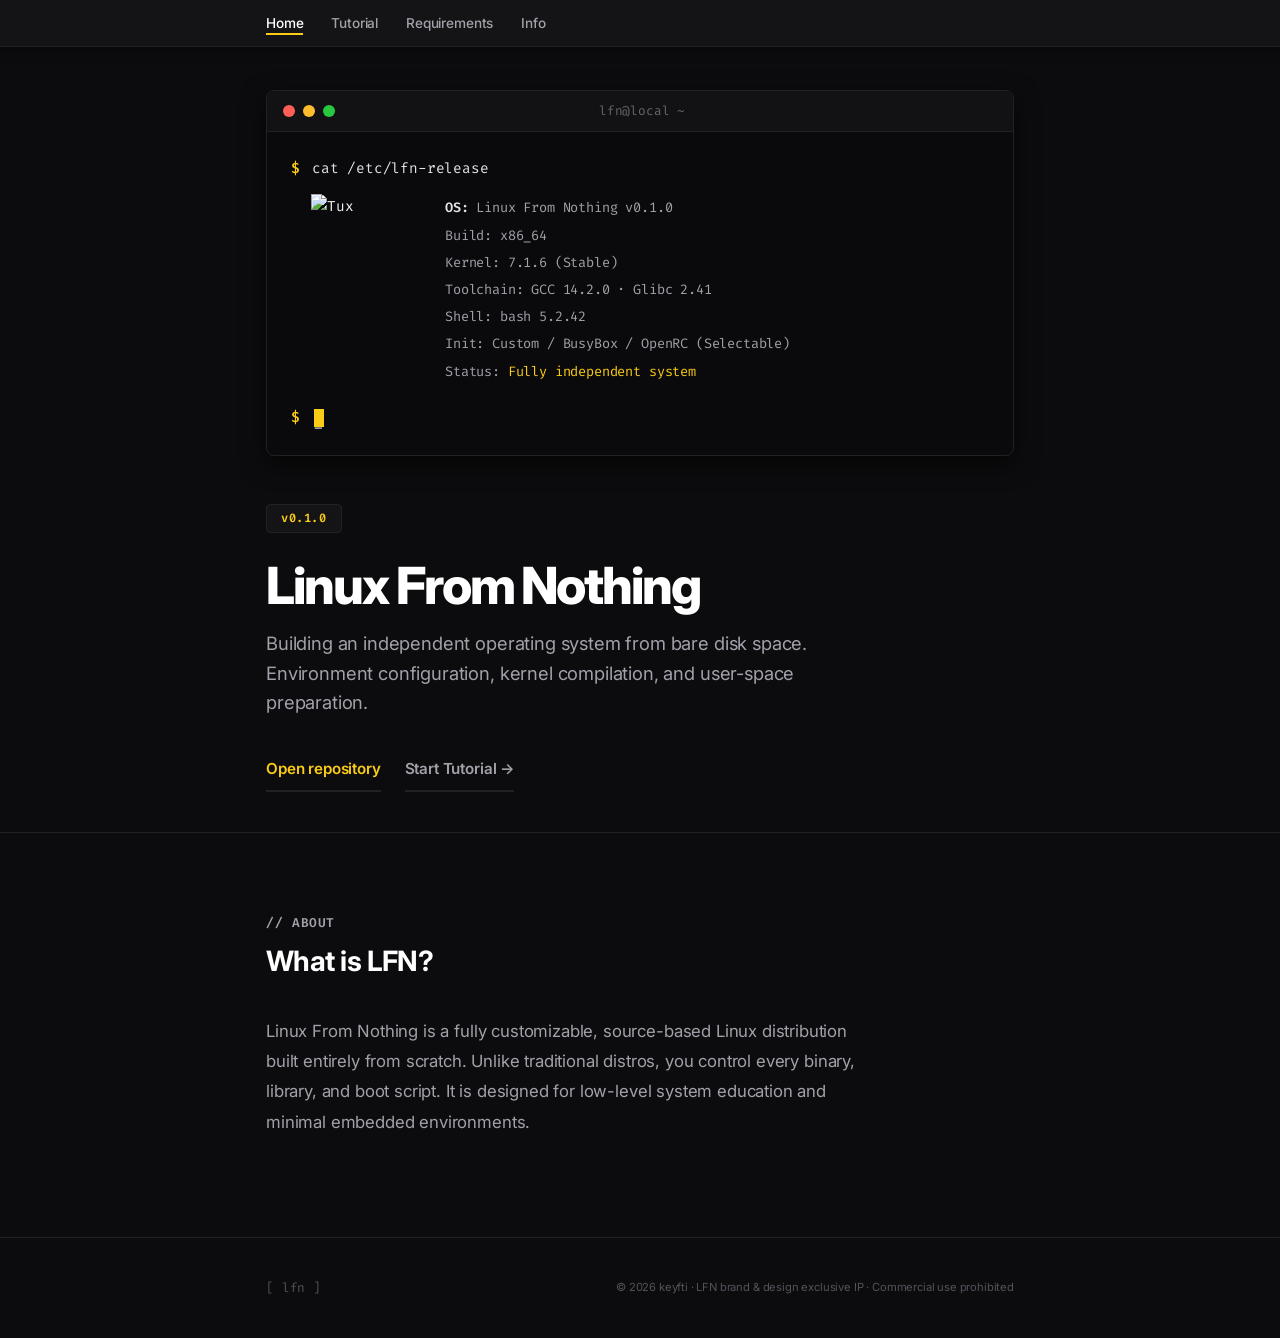
==== linux-from-nothing/index.html @ 1d64fade "Update index.html" ====
<!DOCTYPE html>
<html lang="en">
<head>
    <meta charset="UTF-8">
    <meta name="viewport" content="width=device-width, initial-scale=1.0">
    <title>Linux From Nothing (LFN)</title>
    <link rel="preconnect" href="https://fonts.googleapis.com">
    <link rel="preconnect" href="https://fonts.gstatic.com" crossorigin>
    <link href="https://fonts.googleapis.com/css2?family=Fira+Code:wght@400;600&family=Inter:wght@400;500;600;700;800&display=swap" rel="stylesheet">
    <link rel="stylesheet" href="style.css">
</head>
<body>

    <nav class="navbar">
        <div class="container nav-container">
            <ul class="nav-links">
                <li><a href="index.html" class="active-link">Home</a></li>
                <li><a href="tutorial.html">Tutorial</a></li>
                <li><a href="requirements.html">Requirements</a></li>
                <li><a href="info.html">Info</a></li>
            </ul>
        </div>
    </nav>

    <header class="hero">
        <div class="container">
            <div class="terminal animate-slide-down" id="terminal">
                <div class="terminal-header">
                    <div class="terminal-dots">
                        <span id="close-dot"></span>
                        <span></span><span></span>
                    </div>
                    <span class="terminal-title">lfn@local ~</span>
                </div>
                <div class="terminal-body" id="terminal-body">
                    <div class="line"><span class="prompt">$</span><span class="cmd">cat /etc/lfn-release</span></div>
                    <div class="output-container" id="output-container">
                        <div class="tux-side" id="tux-click"><img src="https://upload.wikimedia.org/wikipedia/commons/a/af/Tux.png" alt="Tux" class="tux-img"></div>
                        <div class="sys-side" id="sys-info">
                            <div><strong>OS:</strong> Linux From Nothing v0.1.0</div>
                            <div>Build: x86_64</div>
                            <div>Kernel: 7.1.6 (Stable)</div>
                            <div>Toolchain: GCC 14.2.0 · Glibc 2.41</div>
                            <div>Shell: bash 5.2.42</div>
                            <div>Init: Custom / BusyBox / OpenRC (Selectable)</div>
                            <div><span>Status:</span> <span style="color: #facc15;">Fully independent system</span></div>
                        </div>
                    </div>
                    <div class="line" style="margin-top: 12px;">
                        <span class="prompt">$</span><span class="cursor" id="cursor-egg">_</span>
                    </div>
                </div>
            </div>

            <div class="hero-content">
                <div class="badge fade-in-up delay-1" id="secret-badge">v0.1.0</div>
                <h1 class="fade-in-up delay-2">Linux From Nothing</h1>
                <p class="hero-text fade-in-up delay-3">
                    Building an independent operating system from bare disk space.<br>
                    Environment configuration, kernel compilation, and user-space preparation.
                </p>
                <div class="hero-buttons fade-in-up delay-4">
                    <a href="https://github.com/keyfti/linux-from-nothing" class="btn-primary">Open repository</a>
                    <a href="tutorial.html" class="btn-secondary">Start Tutorial &rarr;</a>
                </div>
            </div>
        </div>
    </header>

    <section class="about fade-in-up visible">
        <div class="container">
            <div class="section-label">// ABOUT</div>
            <h2 class="section-title">What is LFN?</h2>
            <p style="color: var(--text-muted); font-size: 1.05rem; max-width: 600px; line-height: 1.8;">
                Linux From Nothing is a fully customizable, source-based Linux distribution built entirely from scratch. 
                Unlike traditional distros, you control every binary, library, and boot script. 
                It is designed for low-level system education and minimal embedded environments.
            </p>
        </div>
    </section>

    <footer>
        <div class="container">
            <div class="footer-content">
                <span class="footer-brand">[ lfn ]</span>
                <span class="footer-license" style="text-align: right; font-size: 0.7rem;">
                    &copy; 2026 keyfti · LFN brand &amp; design exclusive IP · Commercial use prohibited
                </span>
            </div>
        </div>
    </footer>

    <script src="script.js"></script>
</body>
</html>
---- linux-from-nothing/style.css ----
* { margin: 0; padding: 0; box-sizing: border-box; }
:root {
    --bg: #0c0c0e; --surface: #141416; --border: #222225; --border-hover: #facc15;
    --text-main: #f3f4f6; --text-muted: #a1a1aa; --text-dim: #52525b; --accent: #facc15;
    --font-sans: 'Inter', sans-serif; --font-mono: 'Fira Code', monospace;
}
html { scroll-behavior: smooth; }
body {
    background-color: var(--bg); color: var(--text-main);
    font-family: var(--font-sans); line-height: 1.6;
    letter-spacing: -0.01em; padding-top: 70px;
    transition: opacity 0.3s ease; /* Płynne znikanie przy zmianie podstrony */
}
body.fade-out { opacity: 0; }
.container { max-width: 780px; margin: 0 auto; padding: 0 16px; }

/* Navbar */
.navbar {
    position: fixed; top: 0; left: 0; width: 100%;
    background: var(--surface); border-bottom: 1px solid var(--border);
    padding: 10px 0; z-index: 9999; box-shadow: 0 2px 12px rgba(0,0,0,0.4);
}
.nav-container { display: flex; justify-content: space-between; align-items: center; }
.nav-links { list-style: none; display: flex; gap: 28px; padding: 0; }
.nav-links a {
    color: var(--text-muted); text-decoration: none; font-size: 0.85rem;
    font-weight: 500; transition: color 0.2s ease, transform 0.2s ease;
    border-bottom: 2px solid transparent; padding-bottom: 2px;
}
.nav-links a:hover, .nav-links a.active-link {
    color: #ffffff; border-bottom-color: var(--accent);
    transform: translateY(-1px);
}

/* Typo */
.section-label { font-family: var(--font-mono); font-size: 0.8rem; font-weight: 600; letter-spacing: 0.05em; color: var(--text-muted); margin-bottom: 6px; }
.section-title { font-size: 1.75rem; font-weight: 700; letter-spacing: -0.02em; color: #ffffff; margin-bottom: 32px; }

/* --- ANIMACJE WEJŚCIA --- */
.animate-slide-down {
    animation: slideDown 0.6s cubic-bezier(0.16, 1, 0.3, 1) forwards;
    opacity: 0;
    transform: translateY(-40px);
}
@keyframes slideDown {
    to { opacity: 1; transform: translateY(0); }
}

.fade-in-up {
    opacity: 0;
    transform: translateY(20px);
    transition: opacity 0.7s ease, transform 0.7s ease;
}
.fade-in-up.visible { opacity: 1; transform: translateY(0); }

/* Opóźnienia dla dzieci */
.delay-1 { transition-delay: 0.1s; }
.delay-2 { transition-delay: 0.2s; }
.delay-3 { transition-delay: 0.3s; }
.delay-4 { transition-delay: 0.4s; }

/* Hero */
.hero { padding: 20px 0 40px; }
.badge { display: inline-flex; align-items: center; background: var(--surface); border: 1px solid var(--border); color: var(--accent); font-family: var(--font-mono); font-size: 0.75rem; font-weight: 600; padding: 4px 14px; border-radius: 4px; margin-bottom: 24px; letter-spacing: 0.05em; cursor: default; }
.hero h1 { font-size: 3.2rem; font-weight: 800; letter-spacing: -0.04em; color: #ffffff; margin-bottom: 16px; line-height: 1.1; }
.hero-text { font-size: 1.15rem; color: var(--text-muted); max-width: 600px; margin-bottom: 32px; font-weight: 400; }
.hero-buttons { display: flex; gap: 24px; flex-wrap: wrap; }
.btn-primary, .btn-secondary {
    display: inline-block; text-decoration: none; font-weight: 600; font-size: 0.95rem; padding: 8px 0; border-bottom: 2px solid var(--border); transition: all 0.2s ease;
}
.btn-primary { color: var(--accent); }
.btn-primary:hover { color: #ffffff; border-bottom-color: var(--accent); }
.btn-secondary { color: var(--text-muted); }
.btn-secondary:hover { color: #ffffff; border-bottom-color: #ffffff; }

/* Terminal */
.terminal { background: #0a0a0c; border: 1px solid var(--border); border-radius: 8px; margin-bottom: 48px; overflow: hidden; box-shadow: 0 8px 24px rgba(0,0,0,0.6); transition: opacity 0.3s ease, transform 0.3s ease; }
.terminal-header { background: #121214; padding: 10px 16px; display: flex; justify-content: space-between; align-items: center; border-bottom: 1px solid var(--border); }
.terminal-title { color: #666; font-family: var(--font-mono); font-size: 0.8rem; font-weight: 400; margin-left: auto; margin-right: auto; transform: translateX(-24px); }
.terminal-dots { display: flex; gap: 8px; }
.terminal-dots span { width: 12px; height: 12px; border-radius: 50%; }
.terminal-dots span:nth-child(1) { background: #ff5f56; cursor: pointer; }
.terminal-dots span:nth-child(2) { background: #ffbd2e; }
.terminal-dots span:nth-child(3) { background: #27c93f; }
.terminal-dots span:nth-child(1):hover { opacity: 0.7; }
.terminal-body { padding: 24px; font-family: var(--font-mono); font-size: 0.9rem; line-height: 1.8; min-height: 280px; }
.terminal-body .line { display: flex; align-items: center; flex-wrap: wrap; }
.terminal-body .prompt { color: var(--accent); font-weight: 600; margin-right: 12px; }
.terminal-body .cmd { color: #e4e4e7; }
.output-container { display: flex; gap: 24px; padding: 12px 0 8px 20px; align-items: flex-start; flex-wrap: wrap; }
.tux-side { flex-shrink: 0; cursor: pointer; }
.tux-img { width: 110px; height: auto; display: block; image-rendering: pixelated; }
.sys-side { color: var(--text-muted); font-family: var(--font-mono); font-size: 0.85rem; line-height: 2; }
.sys-side strong { color: #e4e4e7; font-weight: 600; }
.cursor { display: inline-block; width: 10px; height: 18px; background: var(--accent); border: none; outline: none; animation: blink 1s step-end infinite; margin-left: 2px; cursor: pointer; }
@keyframes blink { 50% { opacity: 0; } }

/* Sekcje */
.features, .steps, .faq, .about { padding: 80px 0; border-top: 1px solid var(--border); }
.grid { display: grid; grid-template-columns: repeat(auto-fit, minmax(200px, 1fr)); gap: 20px; }
.card { background: var(--surface); border: 1px solid var(--border); border-radius: 4px; padding: 24px; transition: all 0.3s cubic-bezier(0.16, 1, 0.3, 1); }
.card:hover { 
    border-color: var(--border-hover); 
    transform: translateY(-4px) scale(1.02);
    box-shadow: 0 8px 24px rgba(250, 204, 21, 0.15);
}
.card-header { display: flex; align-items: center; gap: 12px; margin-bottom: 8px; }
.card-num { font-family: var(--font-mono); font-size: 0.8rem; font-weight: 700; color: var(--accent); opacity: 0.7; }
.card h3 { font-size: 1.05rem; font-weight: 600; color: #ffffff; }
.card p { color: var(--text-muted); font-size: 0.9rem; line-height: 1.5; }
.steps-flow { display: flex; flex-direction: column; gap: 8px; }
.step-item { display: flex; align-items: flex-start; gap: 24px; padding: 16px 0; border-bottom: 1px solid var(--border); transition: transform 0.2s ease; }
.step-item:hover { transform: translateX(6px); }
.step-item:last-child { border-bottom: none; }
.step-marker { font-family: var(--font-mono); font-weight: 700; font-size: 1.1rem; color: var(--accent); opacity: 0.6; min-width: 24px; margin-top: 2px; }
.step-content h3 { font-size: 1.05rem; font-weight: 600; color: #ffffff; margin-bottom: 4px; }
.step-content p { color: var(--text-muted); font-size: 0.9rem; }
.faq-list { display: flex; flex-direction: column; gap: 24px; }
.faq-item { padding: 8px 0; transition: transform 0.2s ease; border-bottom: 1px solid var(--border); }
.faq-item:last-child { border-bottom: none; }
.faq-item:hover { transform: translateX(6px); }
.faq-item h4 { color: #ffffff; font-size: 1rem; font-weight: 600; margin-bottom: 4px; }
.faq-item p { color: var(--text-muted); font-size: 0.9rem; }

/* Footer */
footer { padding: 40px 0; border-top: 1px solid var(--border); margin-top: 20px; }
.footer-content { display: flex; justify-content: space-between; align-items: center; flex-wrap: wrap; gap: 12px; }
.footer-brand { font-family: var(--font-mono); color: var(--text-dim); font-size: 0.8rem; }
.footer-license { color: var(--text-dim); font-size: 0.75rem; }
.footer-license a { color: var(--text-muted); text-decoration: none; border-bottom: 1px dotted var(--border); transition: color 0.2s ease; }
.footer-license a:hover { color: #ffffff; }

@media (max-width: 640px) {
    body { padding-top: 60px; }
    .nav-links { gap: 14px; }
    .nav-links a { font-size: 0.75rem; }
    .hero h1 { font-size: 2.2rem; }
    .grid { grid-template-columns: 1fr; }
    .output-container { flex-direction: column; align-items: center; }
    .tux-img { width: 80px; }
}
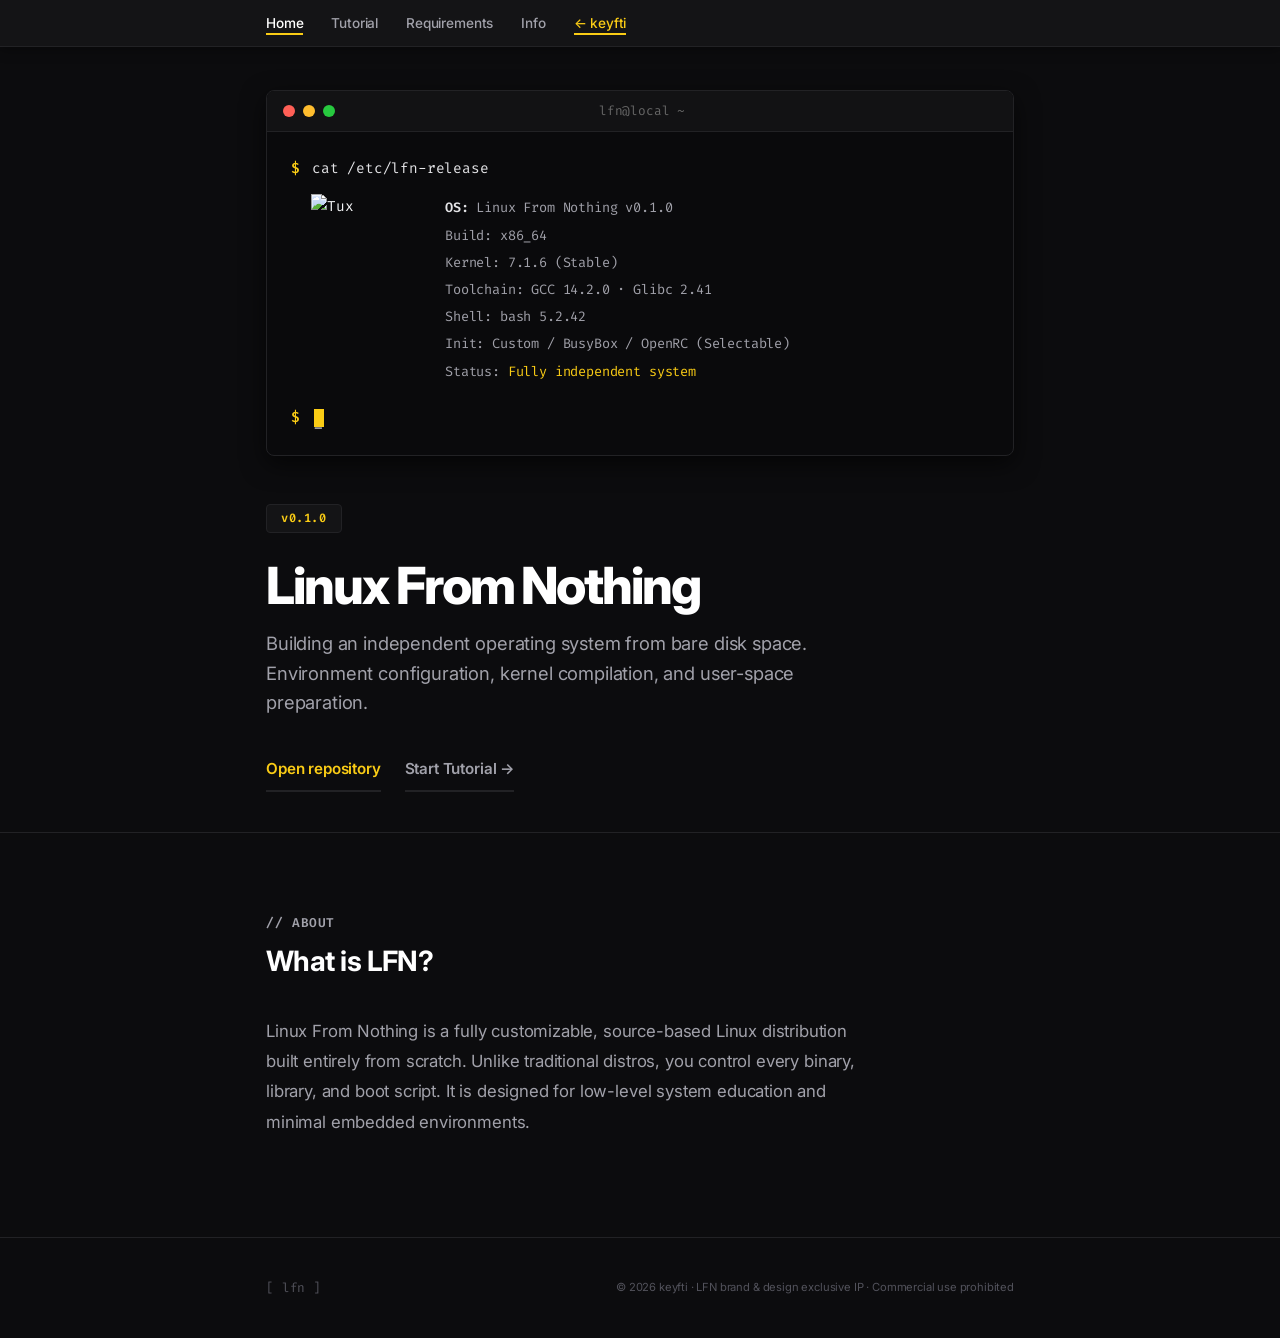
==== commit 4b012964: "Update index.html" ====
--- a/linux-from-nothing/index.html
+++ b/linux-from-nothing/index.html
@@ -18,12 +18,15 @@
                 <li><a href="tutorial.html">Tutorial</a></li>
                 <li><a href="requirements.html">Requirements</a></li>
                 <li><a href="info.html">Info</a></li>
+                <!-- Przycisk powrotu do głównego portfolio -->
+                <li><a href="https://keyfti.github.io/" style="color: #facc15; border-bottom-color: #facc15;">← keyfti</a></li>
             </ul>
         </div>
     </nav>
 
     <header class="hero">
         <div class="container">
+            <!-- Terminal z animacją wejścia -->
             <div class="terminal animate-slide-down" id="terminal">
                 <div class="terminal-header">
                     <div class="terminal-dots">
@@ -52,6 +55,7 @@
                 </div>
             </div>
 
+            <!-- Hero z opóźnieniami -->
             <div class="hero-content">
                 <div class="badge fade-in-up delay-1" id="secret-badge">v0.1.0</div>
                 <h1 class="fade-in-up delay-2">Linux From Nothing</h1>
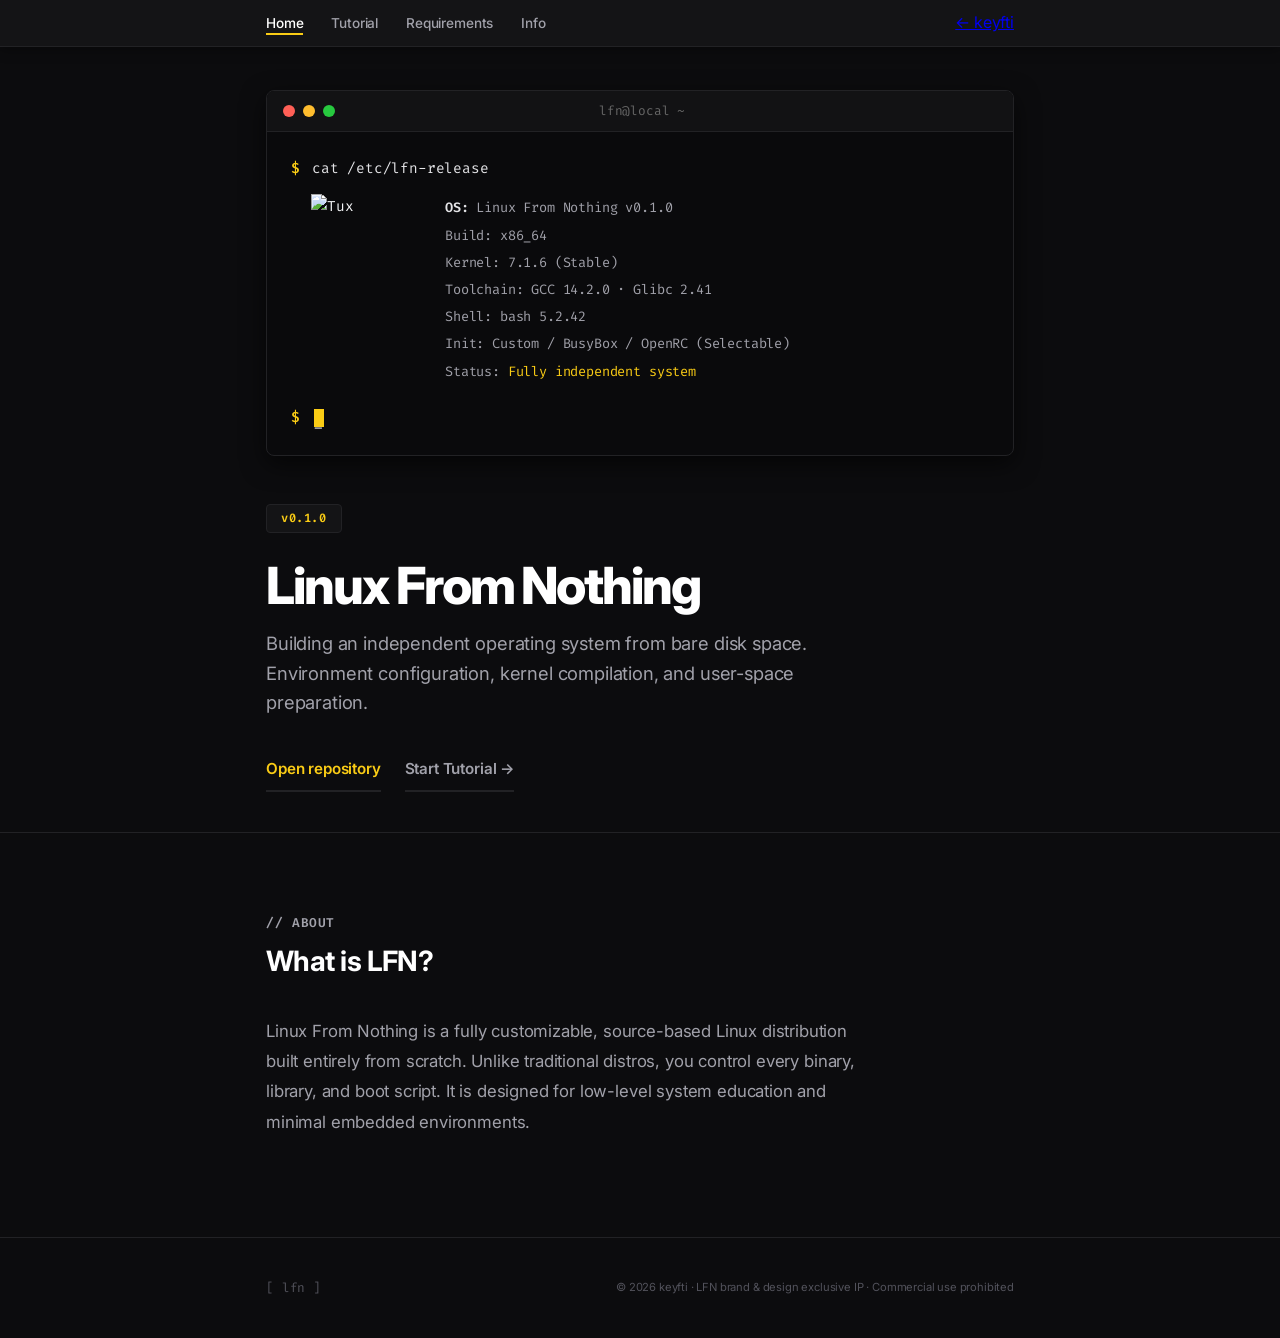
==== commit 4b27f82a: "Update index.html" ====
--- a/linux-from-nothing/index.html
+++ b/linux-from-nothing/index.html
@@ -18,15 +18,16 @@
                 <li><a href="tutorial.html">Tutorial</a></li>
                 <li><a href="requirements.html">Requirements</a></li>
                 <li><a href="info.html">Info</a></li>
-                <!-- Przycisk powrotu do głównego portfolio -->
-                <li><a href="https://keyfti.github.io/" style="color: #facc15; border-bottom-color: #facc15;">← keyfti</a></li>
             </ul>
+            <!-- Przycisk powrotu do portfolio (wyodrębniony po prawej) -->
+            <div class="nav-back">
+                <a href="https://keyfti.github.io/" class="back-btn">← keyfti</a>
+            </div>
         </div>
     </nav>
 
     <header class="hero">
         <div class="container">
-            <!-- Terminal z animacją wejścia -->
             <div class="terminal animate-slide-down" id="terminal">
                 <div class="terminal-header">
                     <div class="terminal-dots">
@@ -55,7 +56,6 @@
                 </div>
             </div>
 
-            <!-- Hero z opóźnieniami -->
             <div class="hero-content">
                 <div class="badge fade-in-up delay-1" id="secret-badge">v0.1.0</div>
                 <h1 class="fade-in-up delay-2">Linux From Nothing</h1>
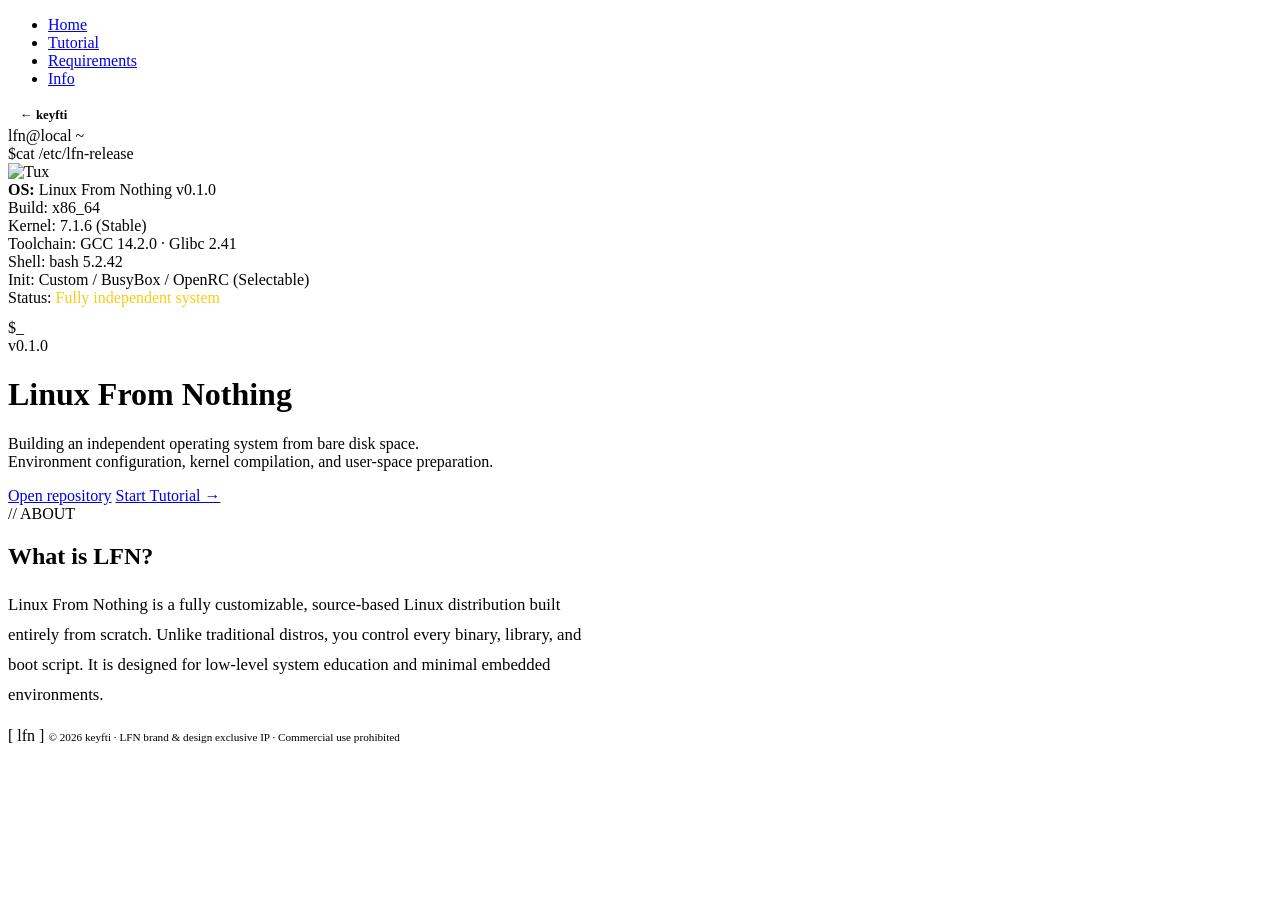
==== commit 1492645a: "Update index.html" ====
--- a/linux-from-nothing/index.html
+++ b/linux-from-nothing/index.html
@@ -19,7 +19,6 @@
                 <li><a href="requirements.html">Requirements</a></li>
                 <li><a href="info.html">Info</a></li>
             </ul>
-            <!-- Przycisk powrotu do portfolio (wyodrębniony po prawej) -->
             <div class="nav-back">
                 <a href="https://keyfti.github.io/" class="back-btn">← keyfti</a>
             </div>
--- a/linux-from-nothing/style.css
+++ b/linux-from-nothing/style.css
@@ -1,141 +1,23 @@
-* { margin: 0; padding: 0; box-sizing: border-box; }
-:root {
-    --bg: #0c0c0e; --surface: #141416; --border: #222225; --border-hover: #facc15;
-    --text-main: #f3f4f6; --text-muted: #a1a1aa; --text-dim: #52525b; --accent: #facc15;
-    --font-sans: 'Inter', sans-serif; --font-mono: 'Fira Code', monospace;
-}
-html { scroll-behavior: smooth; }
-body {
-    background-color: var(--bg); color: var(--text-main);
-    font-family: var(--font-sans); line-height: 1.6;
-    letter-spacing: -0.01em; padding-top: 70px;
-    transition: opacity 0.3s ease; /* Płynne znikanie przy zmianie podstrony */
-}
-body.fade-out { opacity: 0; }
-.container { max-width: 780px; margin: 0 auto; padding: 0 16px; }
-
-/* Navbar */
-.navbar {
-    position: fixed; top: 0; left: 0; width: 100%;
-    background: var(--surface); border-bottom: 1px solid var(--border);
-    padding: 10px 0; z-index: 9999; box-shadow: 0 2px 12px rgba(0,0,0,0.4);
-}
-.nav-container { display: flex; justify-content: space-between; align-items: center; }
-.nav-links { list-style: none; display: flex; gap: 28px; padding: 0; }
-.nav-links a {
-    color: var(--text-muted); text-decoration: none; font-size: 0.85rem;
-    font-weight: 500; transition: color 0.2s ease, transform 0.2s ease;
-    border-bottom: 2px solid transparent; padding-bottom: 2px;
-}
-.nav-links a:hover, .nav-links a.active-link {
-    color: #ffffff; border-bottom-color: var(--accent);
-    transform: translateY(-1px);
+/* --- Przycisk powrotu (wyodrębniony) --- */
+.nav-back {
+    display: flex;
+    align-items: center;
 }
 
-/* Typo */
-.section-label { font-family: var(--font-mono); font-size: 0.8rem; font-weight: 600; letter-spacing: 0.05em; color: var(--text-muted); margin-bottom: 6px; }
-.section-title { font-size: 1.75rem; font-weight: 700; letter-spacing: -0.02em; color: #ffffff; margin-bottom: 32px; }
-
-/* --- ANIMACJE WEJŚCIA --- */
-.animate-slide-down {
-    animation: slideDown 0.6s cubic-bezier(0.16, 1, 0.3, 1) forwards;
-    opacity: 0;
-    transform: translateY(-40px);
-}
-@keyframes slideDown {
-    to { opacity: 1; transform: translateY(0); }
+.back-btn {
+    color: var(--accent);
+    text-decoration: none;
+    font-size: 0.8rem;
+    font-weight: 600;
+    padding: 4px 12px;
+    border: 1px solid var(--accent);
+    border-radius: 4px;
+    transition: all 0.2s ease;
 }
 
-.fade-in-up {
-    opacity: 0;
-    transform: translateY(20px);
-    transition: opacity 0.7s ease, transform 0.7s ease;
+.back-btn:hover {
+    background: var(--accent);
+    color: var(--bg);
+    border-color: var(--accent);
+    transform: translateX(-2px);
 }
-.fade-in-up.visible { opacity: 1; transform: translateY(0); }
-
-/* Opóźnienia dla dzieci */
-.delay-1 { transition-delay: 0.1s; }
-.delay-2 { transition-delay: 0.2s; }
-.delay-3 { transition-delay: 0.3s; }
-.delay-4 { transition-delay: 0.4s; }
-
-/* Hero */
-.hero { padding: 20px 0 40px; }
-.badge { display: inline-flex; align-items: center; background: var(--surface); border: 1px solid var(--border); color: var(--accent); font-family: var(--font-mono); font-size: 0.75rem; font-weight: 600; padding: 4px 14px; border-radius: 4px; margin-bottom: 24px; letter-spacing: 0.05em; cursor: default; }
-.hero h1 { font-size: 3.2rem; font-weight: 800; letter-spacing: -0.04em; color: #ffffff; margin-bottom: 16px; line-height: 1.1; }
-.hero-text { font-size: 1.15rem; color: var(--text-muted); max-width: 600px; margin-bottom: 32px; font-weight: 400; }
-.hero-buttons { display: flex; gap: 24px; flex-wrap: wrap; }
-.btn-primary, .btn-secondary {
-    display: inline-block; text-decoration: none; font-weight: 600; font-size: 0.95rem; padding: 8px 0; border-bottom: 2px solid var(--border); transition: all 0.2s ease;
-}
-.btn-primary { color: var(--accent); }
-.btn-primary:hover { color: #ffffff; border-bottom-color: var(--accent); }
-.btn-secondary { color: var(--text-muted); }
-.btn-secondary:hover { color: #ffffff; border-bottom-color: #ffffff; }
-
-/* Terminal */
-.terminal { background: #0a0a0c; border: 1px solid var(--border); border-radius: 8px; margin-bottom: 48px; overflow: hidden; box-shadow: 0 8px 24px rgba(0,0,0,0.6); transition: opacity 0.3s ease, transform 0.3s ease; }
-.terminal-header { background: #121214; padding: 10px 16px; display: flex; justify-content: space-between; align-items: center; border-bottom: 1px solid var(--border); }
-.terminal-title { color: #666; font-family: var(--font-mono); font-size: 0.8rem; font-weight: 400; margin-left: auto; margin-right: auto; transform: translateX(-24px); }
-.terminal-dots { display: flex; gap: 8px; }
-.terminal-dots span { width: 12px; height: 12px; border-radius: 50%; }
-.terminal-dots span:nth-child(1) { background: #ff5f56; cursor: pointer; }
-.terminal-dots span:nth-child(2) { background: #ffbd2e; }
-.terminal-dots span:nth-child(3) { background: #27c93f; }
-.terminal-dots span:nth-child(1):hover { opacity: 0.7; }
-.terminal-body { padding: 24px; font-family: var(--font-mono); font-size: 0.9rem; line-height: 1.8; min-height: 280px; }
-.terminal-body .line { display: flex; align-items: center; flex-wrap: wrap; }
-.terminal-body .prompt { color: var(--accent); font-weight: 600; margin-right: 12px; }
-.terminal-body .cmd { color: #e4e4e7; }
-.output-container { display: flex; gap: 24px; padding: 12px 0 8px 20px; align-items: flex-start; flex-wrap: wrap; }
-.tux-side { flex-shrink: 0; cursor: pointer; }
-.tux-img { width: 110px; height: auto; display: block; image-rendering: pixelated; }
-.sys-side { color: var(--text-muted); font-family: var(--font-mono); font-size: 0.85rem; line-height: 2; }
-.sys-side strong { color: #e4e4e7; font-weight: 600; }
-.cursor { display: inline-block; width: 10px; height: 18px; background: var(--accent); border: none; outline: none; animation: blink 1s step-end infinite; margin-left: 2px; cursor: pointer; }
-@keyframes blink { 50% { opacity: 0; } }
-
-/* Sekcje */
-.features, .steps, .faq, .about { padding: 80px 0; border-top: 1px solid var(--border); }
-.grid { display: grid; grid-template-columns: repeat(auto-fit, minmax(200px, 1fr)); gap: 20px; }
-.card { background: var(--surface); border: 1px solid var(--border); border-radius: 4px; padding: 24px; transition: all 0.3s cubic-bezier(0.16, 1, 0.3, 1); }
-.card:hover { 
-    border-color: var(--border-hover); 
-    transform: translateY(-4px) scale(1.02);
-    box-shadow: 0 8px 24px rgba(250, 204, 21, 0.15);
-}
-.card-header { display: flex; align-items: center; gap: 12px; margin-bottom: 8px; }
-.card-num { font-family: var(--font-mono); font-size: 0.8rem; font-weight: 700; color: var(--accent); opacity: 0.7; }
-.card h3 { font-size: 1.05rem; font-weight: 600; color: #ffffff; }
-.card p { color: var(--text-muted); font-size: 0.9rem; line-height: 1.5; }
-.steps-flow { display: flex; flex-direction: column; gap: 8px; }
-.step-item { display: flex; align-items: flex-start; gap: 24px; padding: 16px 0; border-bottom: 1px solid var(--border); transition: transform 0.2s ease; }
-.step-item:hover { transform: translateX(6px); }
-.step-item:last-child { border-bottom: none; }
-.step-marker { font-family: var(--font-mono); font-weight: 700; font-size: 1.1rem; color: var(--accent); opacity: 0.6; min-width: 24px; margin-top: 2px; }
-.step-content h3 { font-size: 1.05rem; font-weight: 600; color: #ffffff; margin-bottom: 4px; }
-.step-content p { color: var(--text-muted); font-size: 0.9rem; }
-.faq-list { display: flex; flex-direction: column; gap: 24px; }
-.faq-item { padding: 8px 0; transition: transform 0.2s ease; border-bottom: 1px solid var(--border); }
-.faq-item:last-child { border-bottom: none; }
-.faq-item:hover { transform: translateX(6px); }
-.faq-item h4 { color: #ffffff; font-size: 1rem; font-weight: 600; margin-bottom: 4px; }
-.faq-item p { color: var(--text-muted); font-size: 0.9rem; }
-
-/* Footer */
-footer { padding: 40px 0; border-top: 1px solid var(--border); margin-top: 20px; }
-.footer-content { display: flex; justify-content: space-between; align-items: center; flex-wrap: wrap; gap: 12px; }
-.footer-brand { font-family: var(--font-mono); color: var(--text-dim); font-size: 0.8rem; }
-.footer-license { color: var(--text-dim); font-size: 0.75rem; }
-.footer-license a { color: var(--text-muted); text-decoration: none; border-bottom: 1px dotted var(--border); transition: color 0.2s ease; }
-.footer-license a:hover { color: #ffffff; }
-
-@media (max-width: 640px) {
-    body { padding-top: 60px; }
-    .nav-links { gap: 14px; }
-    .nav-links a { font-size: 0.75rem; }
-    .hero h1 { font-size: 2.2rem; }
-    .grid { grid-template-columns: 1fr; }
-    .output-container { flex-direction: column; align-items: center; }
-    .tux-img { width: 80px; }
-}
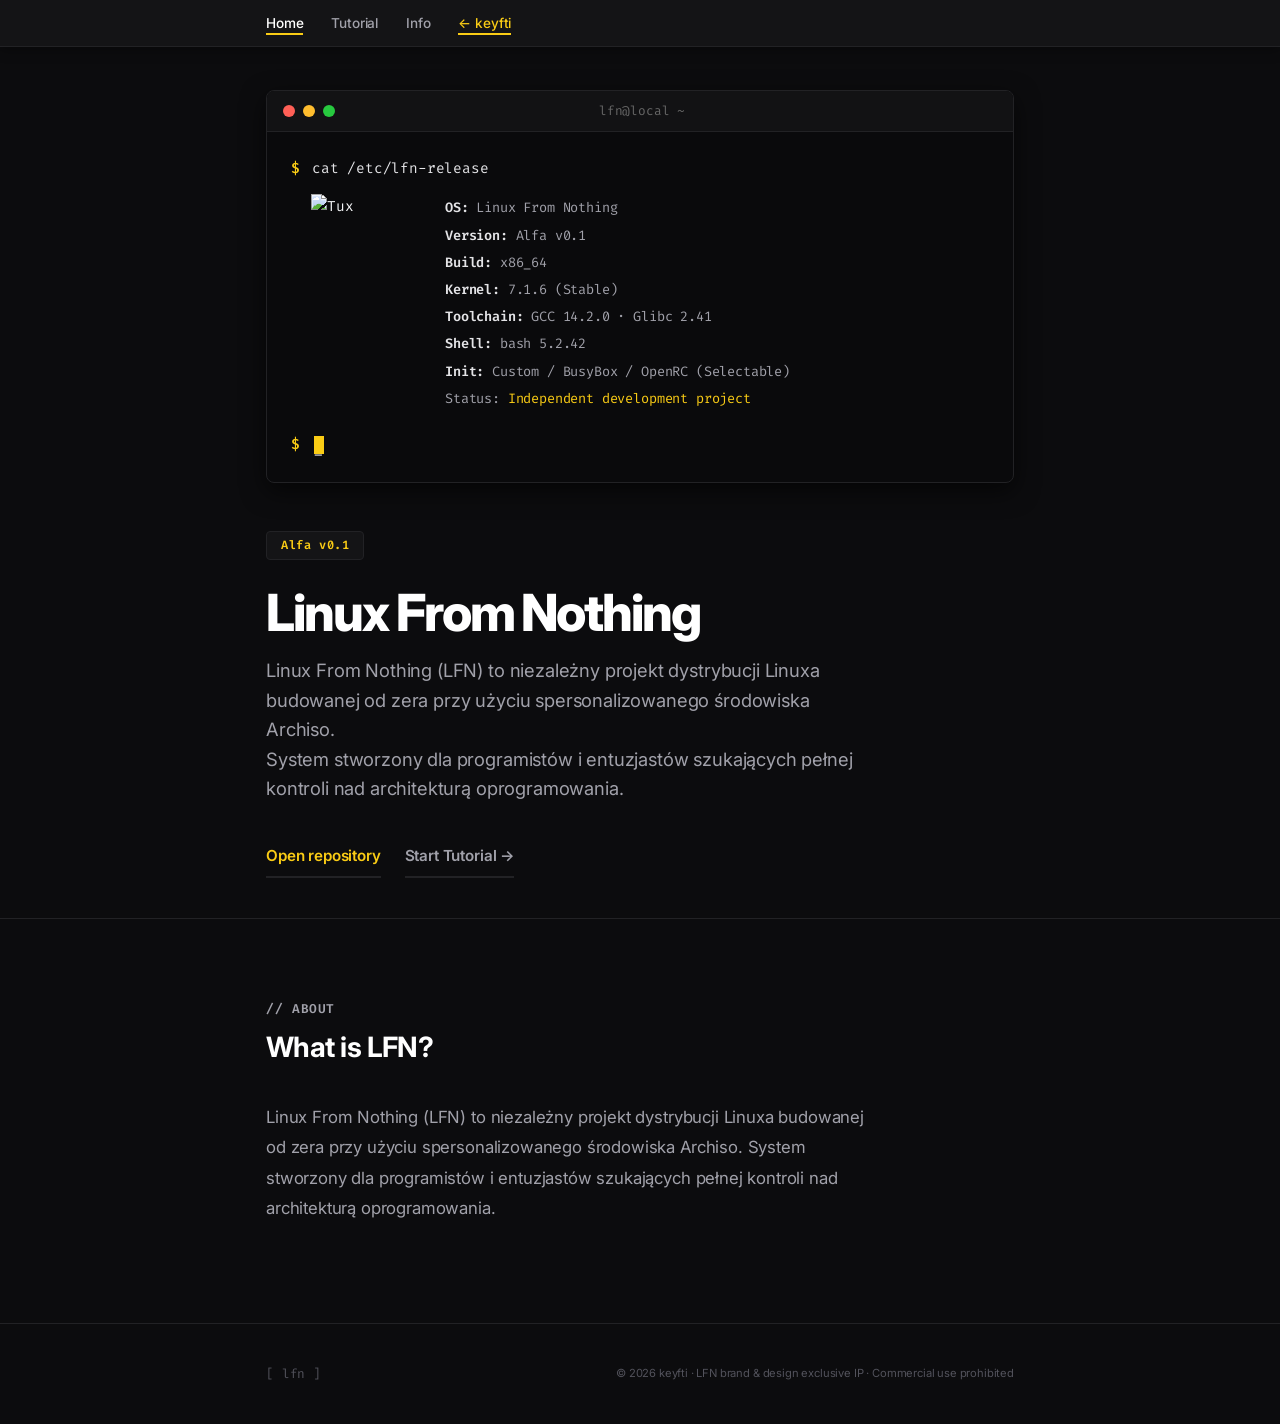
==== commit 4ca86506: "Update index.html" ====
--- a/linux-from-nothing/index.html
+++ b/linux-from-nothing/index.html
@@ -14,19 +14,18 @@
     <nav class="navbar">
         <div class="container nav-container">
             <ul class="nav-links">
-                <li><a href="index.html" class="active-link">Home</a></li>
-                <li><a href="tutorial.html">Tutorial</a></li>
-                <li><a href="requirements.html">Requirements</a></li>
-                <li><a href="info.html">Info</a></li>
+                <li><a href="index.html" class="active-link" id="nav-home">Home</a></li>
+                <li><a href="tutorial.html" id="nav-tutorial">Tutorial</a></li>
+                <li><a href="info.html" id="nav-info">Info</a></li>
+                <!-- Przycisk powrotu do głównego portfolio -->
+                <li><a href="https://keyfti.github.io/" style="color: #facc15; border-bottom-color: #facc15;">← keyfti</a></li>
             </ul>
-            <div class="nav-back">
-                <a href="https://keyfti.github.io/" class="back-btn">← keyfti</a>
-            </div>
         </div>
     </nav>
 
-    <header class="hero">
+    <header class="hero" id="hero">
         <div class="container">
+            <!-- Terminal z animacją wejścia -->
             <div class="terminal animate-slide-down" id="terminal">
                 <div class="terminal-header">
                     <div class="terminal-dots">
@@ -40,13 +39,14 @@
                     <div class="output-container" id="output-container">
                         <div class="tux-side" id="tux-click"><img src="https://upload.wikimedia.org/wikipedia/commons/a/af/Tux.png" alt="Tux" class="tux-img"></div>
                         <div class="sys-side" id="sys-info">
-                            <div><strong>OS:</strong> Linux From Nothing v0.1.0</div>
-                            <div>Build: x86_64</div>
-                            <div>Kernel: 7.1.6 (Stable)</div>
-                            <div>Toolchain: GCC 14.2.0 · Glibc 2.41</div>
-                            <div>Shell: bash 5.2.42</div>
-                            <div>Init: Custom / BusyBox / OpenRC (Selectable)</div>
-                            <div><span>Status:</span> <span style="color: #facc15;">Fully independent system</span></div>
+                            <div><strong>OS:</strong> Linux From Nothing</div>
+                            <div><strong>Version:</strong> Alfa v0.1</div>
+                            <div><strong>Build:</strong> x86_64</div>
+                            <div><strong>Kernel:</strong> 7.1.6 (Stable)</div>
+                            <div><strong>Toolchain:</strong> GCC 14.2.0 · Glibc 2.41</div>
+                            <div><strong>Shell:</strong> bash 5.2.42</div>
+                            <div><strong>Init:</strong> Custom / BusyBox / OpenRC (Selectable)</div>
+                            <div><span>Status:</span> <span style="color: #facc15;">Independent development project</span></div>
                         </div>
                     </div>
                     <div class="line" style="margin-top: 12px;">
@@ -55,12 +55,13 @@
                 </div>
             </div>
 
+            <!-- Hero z opóźnieniami -->
             <div class="hero-content">
-                <div class="badge fade-in-up delay-1" id="secret-badge">v0.1.0</div>
+                <div class="badge fade-in-up delay-1" id="secret-badge">Alfa v0.1</div>
                 <h1 class="fade-in-up delay-2">Linux From Nothing</h1>
                 <p class="hero-text fade-in-up delay-3">
-                    Building an independent operating system from bare disk space.<br>
-                    Environment configuration, kernel compilation, and user-space preparation.
+                    Linux From Nothing (LFN) to niezależny projekt dystrybucji Linuxa budowanej od zera przy użyciu spersonalizowanego środowiska Archiso.<br>
+                    System stworzony dla programistów i entuzjastów szukających pełnej kontroli nad architekturą oprogramowania.
                 </p>
                 <div class="hero-buttons fade-in-up delay-4">
                     <a href="https://github.com/keyfti/linux-from-nothing" class="btn-primary">Open repository</a>
@@ -70,14 +71,12 @@
         </div>
     </header>
 
-    <section class="about fade-in-up visible">
+    <section id="about" class="about fade-in-up visible">
         <div class="container">
             <div class="section-label">// ABOUT</div>
             <h2 class="section-title">What is LFN?</h2>
             <p style="color: var(--text-muted); font-size: 1.05rem; max-width: 600px; line-height: 1.8;">
-                Linux From Nothing is a fully customizable, source-based Linux distribution built entirely from scratch. 
-                Unlike traditional distros, you control every binary, library, and boot script. 
-                It is designed for low-level system education and minimal embedded environments.
+                Linux From Nothing (LFN) to niezależny projekt dystrybucji Linuxa budowanej od zera przy użyciu spersonalizowanego środowiska Archiso. System stworzony dla programistów i entuzjastów szukających pełnej kontroli nad architekturą oprogramowania.
             </p>
         </div>
     </section>
--- a/linux-from-nothing/style.css
+++ b/linux-from-nothing/style.css
@@ -1,9 +1,40 @@
+* { margin: 0; padding: 0; box-sizing: border-box; }
+:root {
+    --bg: #0c0c0e; --surface: #141416; --border: #222225; --border-hover: #facc15;
+    --text-main: #f3f4f6; --text-muted: #a1a1aa; --text-dim: #52525b; --accent: #facc15;
+    --font-sans: 'Inter', sans-serif; --font-mono: 'Fira Code', monospace;
+}
+html { scroll-behavior: smooth; }
+body {
+    background-color: var(--bg); color: var(--text-main);
+    font-family: var(--font-sans); line-height: 1.6;
+    letter-spacing: -0.01em; padding-top: 70px;
+}
+.container { max-width: 780px; margin: 0 auto; padding: 0 16px; }
+
+/* Navbar */
+.navbar {
+    position: fixed; top: 0; left: 0; width: 100%;
+    background: var(--surface); border-bottom: 1px solid var(--border);
+    padding: 10px 0; z-index: 9999; box-shadow: 0 2px 12px rgba(0,0,0,0.4);
+}
+.nav-container { display: flex; justify-content: space-between; align-items: center; }
+.nav-links { list-style: none; display: flex; gap: 28px; padding: 0; }
+.nav-links a {
+    color: var(--text-muted); text-decoration: none; font-size: 0.85rem;
+    font-weight: 500; transition: color 0.2s ease, transform 0.2s ease;
+    border-bottom: 2px solid transparent; padding-bottom: 2px;
+}
+.nav-links a:hover, .nav-links a.active-link {
+    color: #ffffff; border-bottom-color: var(--accent);
+    transform: translateY(-1px);
+}
+
 /* --- Przycisk powrotu (wyodrębniony) --- */
 .nav-back {
     display: flex;
     align-items: center;
 }
-
 .back-btn {
     color: var(--accent);
     text-decoration: none;
@@ -14,10 +45,110 @@
     border-radius: 4px;
     transition: all 0.2s ease;
 }
-
 .back-btn:hover {
     background: var(--accent);
     color: var(--bg);
     border-color: var(--accent);
     transform: translateX(-2px);
 }
+
+/* Typo */
+.section-label { font-family: var(--font-mono); font-size: 0.8rem; font-weight: 600; letter-spacing: 0.05em; color: var(--text-muted); margin-bottom: 6px; }
+.section-title { font-size: 1.75rem; font-weight: 700; letter-spacing: -0.02em; color: #ffffff; margin-bottom: 32px; }
+
+/* Animacje */
+.fade-in-up {
+    opacity: 0;
+    transform: translateY(20px);
+    transition: opacity 0.7s ease, transform 0.7s ease;
+}
+.fade-in-up.visible { opacity: 1; transform: translateY(0); }
+.delay-1 { transition-delay: 0.1s; }
+.delay-2 { transition-delay: 0.2s; }
+.delay-3 { transition-delay: 0.3s; }
+.delay-4 { transition-delay: 0.4s; }
+
+.animate-slide-down {
+    animation: slideDown 0.6s cubic-bezier(0.16, 1, 0.3, 1) forwards;
+    opacity: 0;
+    transform: translateY(-40px);
+}
+@keyframes slideDown {
+    to { opacity: 1; transform: translateY(0); }
+}
+
+/* Hero */
+.hero { padding: 20px 0 40px; }
+.badge { display: inline-flex; align-items: center; background: var(--surface); border: 1px solid var(--border); color: var(--accent); font-family: var(--font-mono); font-size: 0.75rem; font-weight: 600; padding: 4px 14px; border-radius: 4px; margin-bottom: 24px; letter-spacing: 0.05em; cursor: default; }
+.hero h1 { font-size: 3.2rem; font-weight: 800; letter-spacing: -0.04em; color: #ffffff; margin-bottom: 16px; line-height: 1.1; }
+.hero-text { font-size: 1.15rem; color: var(--text-muted); max-width: 600px; margin-bottom: 32px; font-weight: 400; }
+.hero-buttons { display: flex; gap: 24px; flex-wrap: wrap; }
+.btn-primary, .btn-secondary {
+    display: inline-block; text-decoration: none; font-weight: 600; font-size: 0.95rem; padding: 8px 0; border-bottom: 2px solid var(--border); transition: all 0.2s ease;
+}
+.btn-primary { color: var(--accent); }
+.btn-primary:hover { color: #ffffff; border-bottom-color: var(--accent); }
+.btn-secondary { color: var(--text-muted); }
+.btn-secondary:hover { color: #ffffff; border-bottom-color: #ffffff; }
+
+/* Terminal */
+.terminal { background: #0a0a0c; border: 1px solid var(--border); border-radius: 8px; margin-bottom: 48px; overflow: hidden; box-shadow: 0 8px 24px rgba(0,0,0,0.6); transition: opacity 0.3s ease, transform 0.3s ease; }
+.terminal-header { background: #121214; padding: 10px 16px; display: flex; justify-content: space-between; align-items: center; border-bottom: 1px solid var(--border); }
+.terminal-title { color: #666; font-family: var(--font-mono); font-size: 0.8rem; font-weight: 400; margin-left: auto; margin-right: auto; transform: translateX(-24px); }
+.terminal-dots { display: flex; gap: 8px; }
+.terminal-dots span { width: 12px; height: 12px; border-radius: 50%; }
+.terminal-dots span:nth-child(1) { background: #ff5f56; cursor: pointer; }
+.terminal-dots span:nth-child(2) { background: #ffbd2e; }
+.terminal-dots span:nth-child(3) { background: #27c93f; }
+.terminal-dots span:nth-child(1):hover { opacity: 0.7; }
+.terminal-body { padding: 24px; font-family: var(--font-mono); font-size: 0.9rem; line-height: 1.8; min-height: 280px; }
+.terminal-body .line { display: flex; align-items: center; flex-wrap: wrap; }
+.terminal-body .prompt { color: var(--accent); font-weight: 600; margin-right: 12px; }
+.terminal-body .cmd { color: #e4e4e7; }
+.output-container { display: flex; gap: 24px; padding: 12px 0 8px 20px; align-items: flex-start; flex-wrap: wrap; }
+.tux-side { flex-shrink: 0; cursor: pointer; }
+.tux-img { width: 110px; height: auto; display: block; image-rendering: pixelated; }
+.sys-side { color: var(--text-muted); font-family: var(--font-mono); font-size: 0.85rem; line-height: 2; }
+.sys-side strong { color: #e4e4e7; font-weight: 600; }
+.cursor { display: inline-block; width: 10px; height: 18px; background: var(--accent); border: none; outline: none; animation: blink 1s step-end infinite; margin-left: 2px; cursor: pointer; }
+@keyframes blink { 50% { opacity: 0; } }
+
+/* Sekcje */
+.features, .steps, .faq, .about { padding: 80px 0; border-top: 1px solid var(--border); }
+.grid { display: grid; grid-template-columns: repeat(auto-fit, minmax(200px, 1fr)); gap: 20px; }
+.card { background: var(--surface); border: 1px solid var(--border); border-radius: 4px; padding: 24px; transition: all 0.3s cubic-bezier(0.16, 1, 0.3, 1); }
+.card:hover { border-color: var(--border-hover); transform: translateY(-4px) scale(1.02); box-shadow: 0 8px 24px rgba(250, 204, 21, 0.15); }
+.card-header { display: flex; align-items: center; gap: 12px; margin-bottom: 8px; }
+.card-num { font-family: var(--font-mono); font-size: 0.8rem; font-weight: 700; color: var(--accent); opacity: 0.7; }
+.card h3 { font-size: 1.05rem; font-weight: 600; color: #ffffff; }
+.card p { color: var(--text-muted); font-size: 0.9rem; line-height: 1.5; }
+.steps-flow { display: flex; flex-direction: column; gap: 8px; }
+.step-item { display: flex; align-items: flex-start; gap: 24px; padding: 16px 0; border-bottom: 1px solid var(--border); transition: transform 0.2s ease; }
+.step-item:hover { transform: translateX(6px); }
+.step-item:last-child { border-bottom: none; }
+.step-marker { font-family: var(--font-mono); font-weight: 700; font-size: 1.1rem; color: var(--accent); opacity: 0.6; min-width: 24px; margin-top: 2px; }
+.step-content h3 { font-size: 1.05rem; font-weight: 600; color: #ffffff; margin-bottom: 4px; }
+.step-content p { color: var(--text-muted); font-size: 0.9rem; }
+.faq-list { display: flex; flex-direction: column; gap: 24px; }
+.faq-item { padding: 8px 0; transition: transform 0.2s ease; border-bottom: 1px solid var(--border); }
+.faq-item:last-child { border-bottom: none; }
+.faq-item:hover { transform: translateX(6px); }
+.faq-item h4 { color: #ffffff; font-size: 1rem; font-weight: 600; margin-bottom: 4px; }
+.faq-item p { color: var(--text-muted); font-size: 0.9rem; }
+
+/* Footer */
+footer { padding: 40px 0; border-top: 1px solid var(--border); margin-top: 20px; }
+.footer-content { display: flex; justify-content: space-between; align-items: center; flex-wrap: wrap; gap: 12px; }
+.footer-brand { font-family: var(--font-mono); color: var(--text-dim); font-size: 0.8rem; }
+.footer-license { text-align: right; font-size: 0.7rem; color: var(--text-dim); }
+
+@media (max-width: 640px) {
+    body { padding-top: 60px; }
+    .nav-links { gap: 14px; }
+    .nav-links a { font-size: 0.75rem; }
+    .nav-back .back-btn { font-size: 0.7rem; padding: 2px 8px; }
+    .hero h1 { font-size: 2.2rem; }
+    .grid { grid-template-columns: 1fr; }
+    .output-container { flex-direction: column; align-items: center; }
+    .tux-img { width: 80px; }
+}
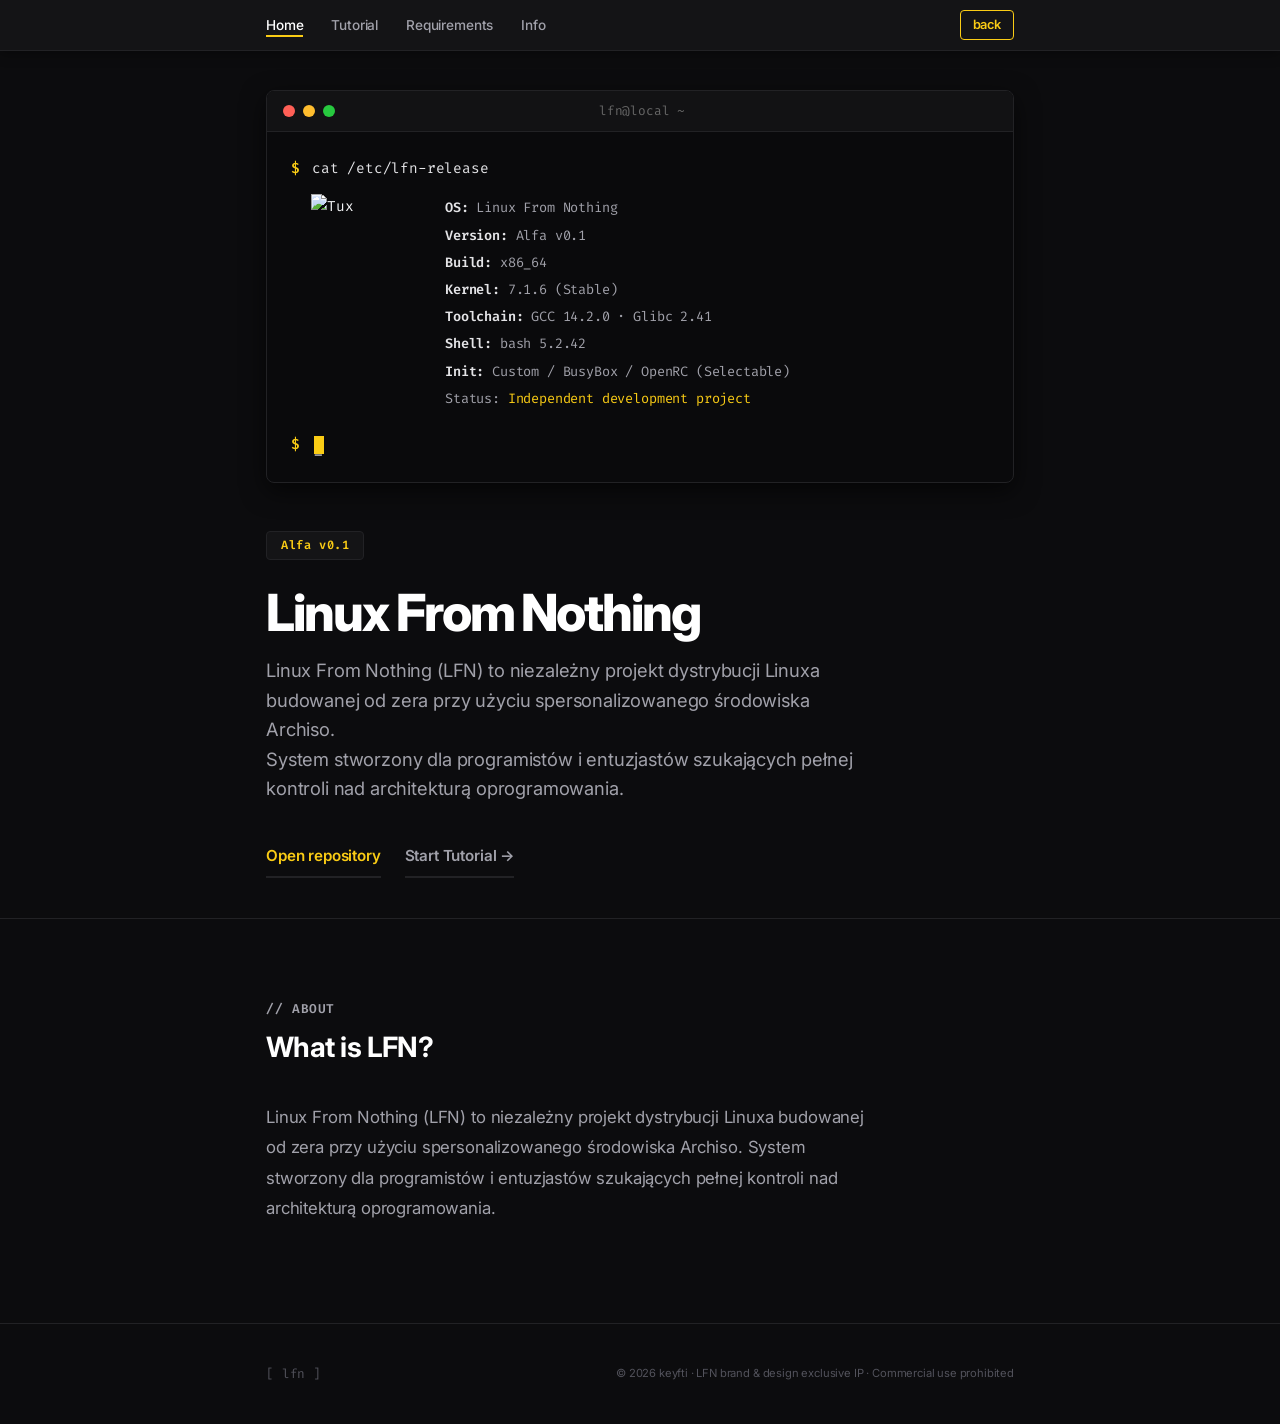
==== commit f45a79f0: "Update index.html" ====
--- a/linux-from-nothing/index.html
+++ b/linux-from-nothing/index.html
@@ -16,16 +16,17 @@
             <ul class="nav-links">
                 <li><a href="index.html" class="active-link" id="nav-home">Home</a></li>
                 <li><a href="tutorial.html" id="nav-tutorial">Tutorial</a></li>
+                <li><a href="requirements.html" id="nav-req">Requirements</a></li>
                 <li><a href="info.html" id="nav-info">Info</a></li>
-                <!-- Przycisk powrotu do głównego portfolio -->
-                <li><a href="https://keyfti.github.io/" style="color: #facc15; border-bottom-color: #facc15;">← keyfti</a></li>
             </ul>
+            <div class="nav-back">
+                <a href="https://keyfti.github.io/" class="back-btn">back</a>
+            </div>
         </div>
     </nav>
 
     <header class="hero" id="hero">
         <div class="container">
-            <!-- Terminal z animacją wejścia -->
             <div class="terminal animate-slide-down" id="terminal">
                 <div class="terminal-header">
                     <div class="terminal-dots">
@@ -55,7 +56,6 @@
                 </div>
             </div>
 
-            <!-- Hero z opóźnieniami -->
             <div class="hero-content">
                 <div class="badge fade-in-up delay-1" id="secret-badge">Alfa v0.1</div>
                 <h1 class="fade-in-up delay-2">Linux From Nothing</h1>
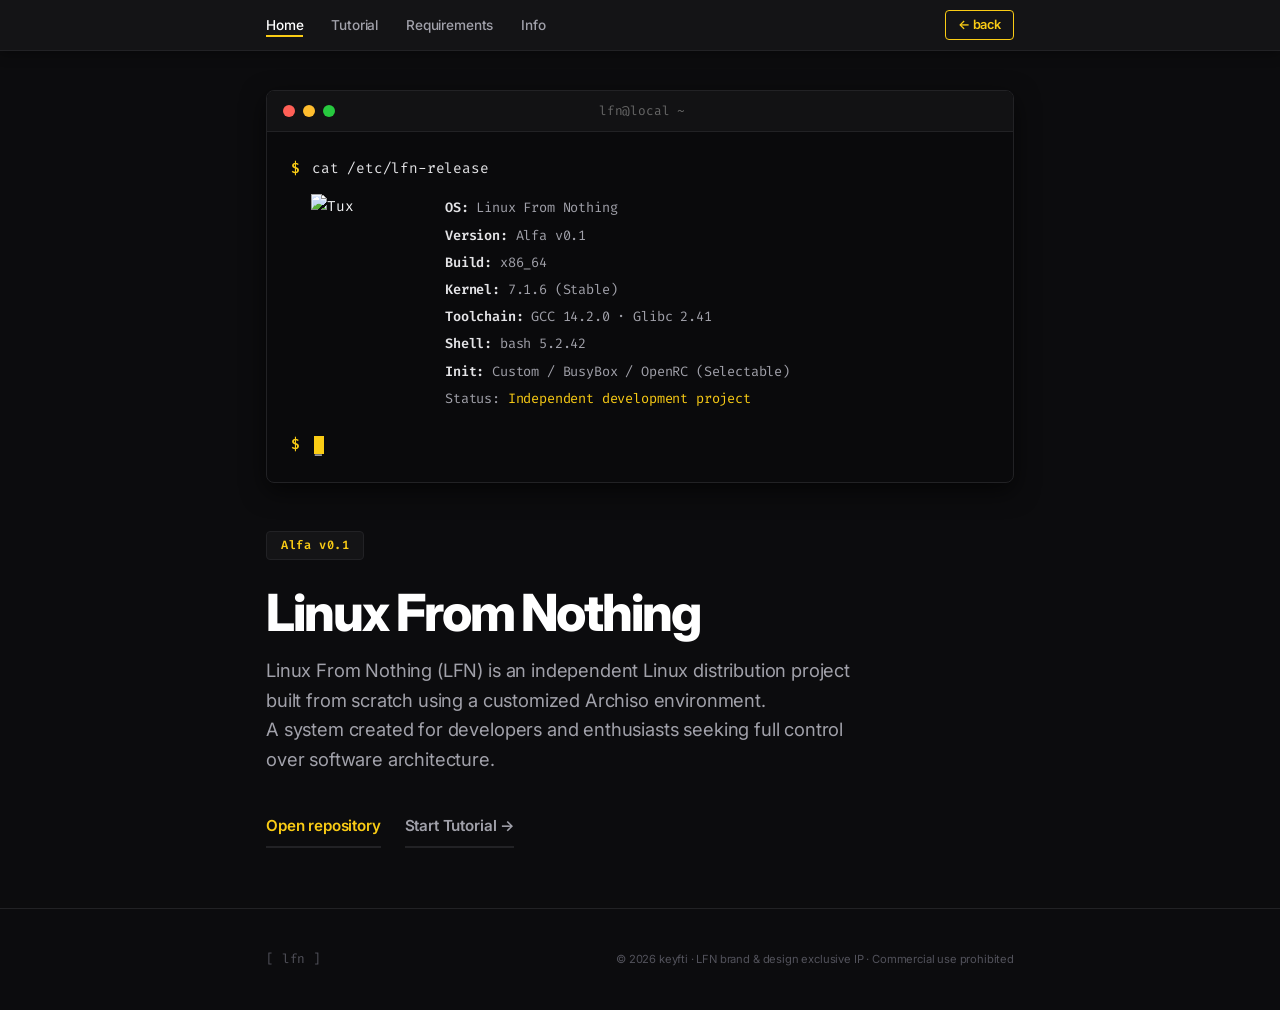
==== commit f63593e2: "Update index.html" ====
--- a/linux-from-nothing/index.html
+++ b/linux-from-nothing/index.html
@@ -20,7 +20,7 @@
                 <li><a href="info.html" id="nav-info">Info</a></li>
             </ul>
             <div class="nav-back">
-                <a href="https://keyfti.github.io/" class="back-btn">back</a>
+                <a href="https://keyfti.github.io/" class="back-btn">← back</a>
             </div>
         </div>
     </nav>
@@ -60,8 +60,8 @@
                 <div class="badge fade-in-up delay-1" id="secret-badge">Alfa v0.1</div>
                 <h1 class="fade-in-up delay-2">Linux From Nothing</h1>
                 <p class="hero-text fade-in-up delay-3">
-                    Linux From Nothing (LFN) to niezależny projekt dystrybucji Linuxa budowanej od zera przy użyciu spersonalizowanego środowiska Archiso.<br>
-                    System stworzony dla programistów i entuzjastów szukających pełnej kontroli nad architekturą oprogramowania.
+                    Linux From Nothing (LFN) is an independent Linux distribution project built from scratch using a customized Archiso environment.<br>
+                    A system created for developers and enthusiasts seeking full control over software architecture.
                 </p>
                 <div class="hero-buttons fade-in-up delay-4">
                     <a href="https://github.com/keyfti/linux-from-nothing" class="btn-primary">Open repository</a>
@@ -70,16 +70,6 @@
             </div>
         </div>
     </header>
-
-    <section id="about" class="about fade-in-up visible">
-        <div class="container">
-            <div class="section-label">// ABOUT</div>
-            <h2 class="section-title">What is LFN?</h2>
-            <p style="color: var(--text-muted); font-size: 1.05rem; max-width: 600px; line-height: 1.8;">
-                Linux From Nothing (LFN) to niezależny projekt dystrybucji Linuxa budowanej od zera przy użyciu spersonalizowanego środowiska Archiso. System stworzony dla programistów i entuzjastów szukających pełnej kontroli nad architekturą oprogramowania.
-            </p>
-        </div>
-    </section>
 
     <footer>
         <div class="container">
--- a/linux-from-nothing/style.css
+++ b/linux-from-nothing/style.css
@@ -12,7 +12,6 @@
 }
 .container { max-width: 780px; margin: 0 auto; padding: 0 16px; }
 
-/* Navbar */
 .navbar {
     position: fixed; top: 0; left: 0; width: 100%;
     background: var(--surface); border-bottom: 1px solid var(--border);
@@ -25,12 +24,13 @@
     font-weight: 500; transition: color 0.2s ease, transform 0.2s ease;
     border-bottom: 2px solid transparent; padding-bottom: 2px;
 }
+
 .nav-links a:hover, .nav-links a.active-link {
-    color: #ffffff; border-bottom-color: var(--accent);
+    color: #ffffff !important;
+    border-bottom-color: var(--accent) !important;
     transform: translateY(-1px);
 }
 
-/* --- Przycisk powrotu (wyodrębniony) --- */
 .nav-back {
     display: flex;
     align-items: center;
@@ -52,11 +52,9 @@
     transform: translateX(-2px);
 }
 
-/* Typo */
 .section-label { font-family: var(--font-mono); font-size: 0.8rem; font-weight: 600; letter-spacing: 0.05em; color: var(--text-muted); margin-bottom: 6px; }
 .section-title { font-size: 1.75rem; font-weight: 700; letter-spacing: -0.02em; color: #ffffff; margin-bottom: 32px; }
 
-/* Animacje */
 .fade-in-up {
     opacity: 0;
     transform: translateY(20px);
@@ -77,7 +75,6 @@
     to { opacity: 1; transform: translateY(0); }
 }
 
-/* Hero */
 .hero { padding: 20px 0 40px; }
 .badge { display: inline-flex; align-items: center; background: var(--surface); border: 1px solid var(--border); color: var(--accent); font-family: var(--font-mono); font-size: 0.75rem; font-weight: 600; padding: 4px 14px; border-radius: 4px; margin-bottom: 24px; letter-spacing: 0.05em; cursor: default; }
 .hero h1 { font-size: 3.2rem; font-weight: 800; letter-spacing: -0.04em; color: #ffffff; margin-bottom: 16px; line-height: 1.1; }
@@ -91,7 +88,6 @@
 .btn-secondary { color: var(--text-muted); }
 .btn-secondary:hover { color: #ffffff; border-bottom-color: #ffffff; }
 
-/* Terminal */
 .terminal { background: #0a0a0c; border: 1px solid var(--border); border-radius: 8px; margin-bottom: 48px; overflow: hidden; box-shadow: 0 8px 24px rgba(0,0,0,0.6); transition: opacity 0.3s ease, transform 0.3s ease; }
 .terminal-header { background: #121214; padding: 10px 16px; display: flex; justify-content: space-between; align-items: center; border-bottom: 1px solid var(--border); }
 .terminal-title { color: #666; font-family: var(--font-mono); font-size: 0.8rem; font-weight: 400; margin-left: auto; margin-right: auto; transform: translateX(-24px); }
@@ -113,7 +109,6 @@
 .cursor { display: inline-block; width: 10px; height: 18px; background: var(--accent); border: none; outline: none; animation: blink 1s step-end infinite; margin-left: 2px; cursor: pointer; }
 @keyframes blink { 50% { opacity: 0; } }
 
-/* Sekcje */
 .features, .steps, .faq, .about { padding: 80px 0; border-top: 1px solid var(--border); }
 .grid { display: grid; grid-template-columns: repeat(auto-fit, minmax(200px, 1fr)); gap: 20px; }
 .card { background: var(--surface); border: 1px solid var(--border); border-radius: 4px; padding: 24px; transition: all 0.3s cubic-bezier(0.16, 1, 0.3, 1); }
@@ -136,7 +131,10 @@
 .faq-item h4 { color: #ffffff; font-size: 1rem; font-weight: 600; margin-bottom: 4px; }
 .faq-item p { color: var(--text-muted); font-size: 0.9rem; }
 
-/* Footer */
+#hero, #about, #projects {
+    scroll-margin-top: 70px; 
+}
+
 footer { padding: 40px 0; border-top: 1px solid var(--border); margin-top: 20px; }
 .footer-content { display: flex; justify-content: space-between; align-items: center; flex-wrap: wrap; gap: 12px; }
 .footer-brand { font-family: var(--font-mono); color: var(--text-dim); font-size: 0.8rem; }
@@ -144,6 +142,8 @@
 
 @media (max-width: 640px) {
     body { padding-top: 60px; }
+
+    #hero, #about, #projects { scroll-margin-top: 60px; }
     .nav-links { gap: 14px; }
     .nav-links a { font-size: 0.75rem; }
     .nav-back .back-btn { font-size: 0.7rem; padding: 2px 8px; }
